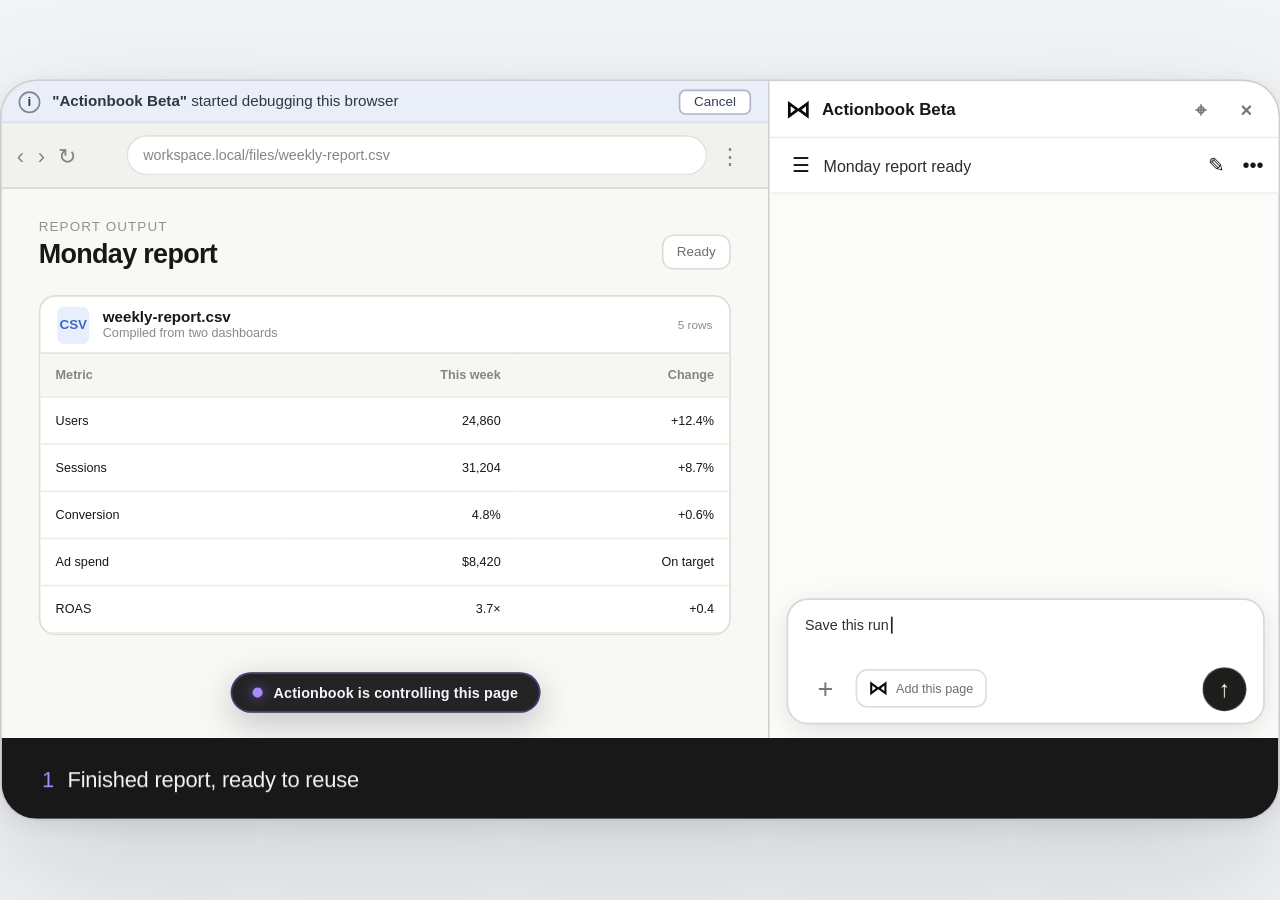
==== assets/weekly-report-motion.html @ cc838d8a "publish: homepage review v2" ====
<!doctype html>
<html lang="en">
<head>
<meta charset="utf-8">
<meta name="viewport" content="width=device-width, initial-scale=1">
<title>Actionbook Beta — Monday report Recipe rerun</title>
<style>
  :root {
    --canvas:#f3f4f6; --paper:#fbfbfa; --white:#fff; --ink:#171716;
    --muted:#777873; --soft:#f3f3f0; --line:#deded9; --green:#16845b;
    --violet:#7c3aed; --violet-soft:#f5f3ff;
  }
  * { box-sizing:border-box; }
  html,body { width:100%; height:100%; margin:0; overflow:hidden; }
  body {
    display:grid; place-items:center; background:var(--canvas);
    color:var(--ink); font-family:Geist,-apple-system,BlinkMacSystemFont,"Segoe UI",sans-serif;
    -webkit-font-smoothing:antialiased;
  }
  button { font:inherit; }
  .viewport { width:100vw; height:100vh; display:grid; place-items:center; overflow:hidden; }
  .stage {
    position:relative; width:760px; height:440px; overflow:hidden;
    border:1px solid rgba(20,20,18,.12); border-radius:22px;
    background:#e5e7eb; box-shadow:0 34px 90px rgba(15,23,42,.16),0 3px 12px rgba(15,23,42,.08);
    transform-origin:center;
  }
  .work-area { position:absolute; inset:0 0 48px 0; display:grid; grid-template-columns:456px 304px; }
  .browser { position:relative; min-width:0; overflow:hidden; background:#f6f6f3; border-right:1px solid #cfcfca; }
  .debug-banner {
    height:25px; display:flex; align-items:center; gap:7px; padding:0 10px;
    background:#e9eef9; border-bottom:1px solid #d8deea; color:#303744; font-size:9px;
  }
  .debug-banner .info {
    width:13px; height:13px; display:grid; place-items:center; border:1px solid #7e8796;
    border-radius:50%; font-size:8px; font-weight:700;
  }
  .debug-banner b { font-weight:650; }
  .debug-banner .cancel {
    margin-left:auto; border:1px solid #aeb6c5; border-radius:4px; background:#fff;
    padding:2px 8px; color:#354052; font-size:8px;
  }
  .browser-chrome {
    height:39px; display:grid; grid-template-columns:58px 1fr 20px; align-items:center; gap:7px;
    padding:0 9px; background:#f1f1ee; border-bottom:1px solid #d9d9d4;
  }
  .nav-icons { display:flex; gap:8px; align-items:center; color:#858680; font-size:13px; }
  .address {
    height:24px; display:flex; align-items:center; padding:0 10px; border-radius:12px;
    background:#fff; color:#858680; box-shadow:inset 0 0 0 1px #e2e2de; font-size:8.5px;
  }
  .browser-page { position:absolute; left:0; right:0; top:64px; bottom:0; overflow:hidden; background:#f8f8f5; }
  .page {
    position:absolute; inset:0; padding:18px 22px 26px; opacity:0; transform:translateY(8px);
    will-change:opacity,transform,filter;
  }
  .page.is-visible { pointer-events:auto; }
  .page-head { display:flex; align-items:flex-end; justify-content:space-between; margin-bottom:15px; }
  .eyebrow { color:#92938d; font-size:8px; letter-spacing:.08em; text-transform:uppercase; }
  .page-title { margin-top:3px; font-size:16px; font-weight:650; letter-spacing:-.025em; }
  .date-chip { padding:5px 8px; border:1px solid var(--line); border-radius:7px; background:#fff; color:#6f706b; font-size:8px; }
  .stat-grid { display:grid; grid-template-columns:repeat(3,1fr); gap:8px; }
  .stat-card { padding:10px; border:1px solid #e2e2de; border-radius:10px; background:#fff; }
  .stat-label { color:#8a8b85; font-size:7.5px; }
  .stat-value { margin-top:6px; font-size:16px; font-weight:650; letter-spacing:-.03em; font-variant-numeric:tabular-nums; }
  .delta { margin-top:2px; color:#2e956d; font-size:7px; }
  .chart-card { margin-top:10px; padding:11px; border:1px solid #e2e2de; border-radius:10px; background:#fff; }
  .chart-title { font-size:8.5px; font-weight:600; }
  .bars { height:95px; margin-top:8px; display:flex; align-items:flex-end; gap:8px; border-bottom:1px solid #e9e9e5; }
  .bar { flex:1; height:var(--h); border-radius:3px 3px 0 0; background:#222; transform-origin:bottom; }
  .bar.muted { background:#b8c0cd; }
  .ads-rows { margin-top:10px; display:grid; gap:7px; }
  .ad-row { display:grid; grid-template-columns:76px 1fr 28px; align-items:center; gap:8px; color:#64655f; font-size:7.5px; }
  .track { height:7px; border-radius:4px; background:#eeeee9; overflow:hidden; }
  .fill { width:var(--w); height:100%; border-radius:inherit; background:#242424; transform-origin:left; }
  .csv-shell { border:1px solid #deded9; border-radius:10px; overflow:hidden; background:#fff; }
  .csv-toolbar { height:34px; display:flex; align-items:center; gap:8px; padding:0 10px; border-bottom:1px solid #e1e1dd; }
  .csv-icon { width:19px; height:22px; display:grid; place-items:center; border-radius:4px; background:#e8eefc; color:#4168c6; font-size:8px; font-weight:750; }
  .csv-name { font-size:9px; font-weight:650; }
  .csv-meta { margin-left:auto; color:#8b8c86; font-size:7px; }
  table { width:100%; border-collapse:collapse; font-size:7.5px; }
  th,td { height:28px; padding:0 9px; text-align:left; border-bottom:1px solid #ecece8; font-variant-numeric:tabular-nums; }
  th { height:25px; background:#f6f6f3; color:#858680; font-weight:550; }
  td:nth-child(n+2),th:nth-child(n+2) { text-align:right; }
  .csv-row { opacity:0; transform:translateY(6px); }
  .control-pill {
    position:absolute; z-index:9; left:50%; bottom:15px; transform:translateX(-50%);
    display:flex; align-items:center; gap:7px; padding:7px 13px; border-radius:999px;
    background:rgba(23,23,23,.94); color:#f5f3ff; font-size:8.5px; font-weight:650;
    letter-spacing:.01em; white-space:nowrap; box-shadow:0 6px 20px rgba(15,23,42,.24),inset 0 0 0 1px rgba(139,92,246,.42);
  }
  .control-dot { width:6px; height:6px; border-radius:50%; background:#a78bfa; box-shadow:0 0 7px rgba(139,92,246,.78); }

  .panel { position:relative; overflow:hidden; background:var(--paper); }
  .panel-brand {
    height:34px; display:flex; align-items:center; gap:7px; padding:0 10px;
    border-bottom:1px solid #ecece8; background:#fff; font-size:10px; font-weight:650;
  }
  .brand-mark { width:14px; height:14px; object-fit:contain; }
  .panel-brand .actions { margin-left:auto; display:flex; align-items:center; gap:5px; color:#777873; }
  .icon-btn { width:22px; height:22px; display:grid; place-items:center; border:0; border-radius:6px; background:transparent; color:inherit; font-size:12px; padding:0; }
  .taskbar {
    height:33px; display:grid; grid-template-columns:22px minmax(0,1fr) 20px 20px; align-items:center; gap:2px;
    padding:0 8px; border-bottom:1px solid #efefeb; background:#fff; font-size:9.5px;
  }
  .task-title { overflow:hidden; text-overflow:ellipsis; white-space:nowrap; color:#2d2d2b; }
  .transcript { position:absolute; left:0; right:0; top:67px; bottom:123px; overflow:hidden; padding:6px 12px 3px; }
  .thread { position:relative; }
  .log-entry {
    position:relative; display:grid; grid-template-columns:18px 1fr; gap:7px; min-height:27px;
    opacity:0; transform:translateY(7px);
  }
  .log-entry:not(:last-child)::after {
    content:""; position:absolute; left:8.5px; top:17px; bottom:-1px; width:1px; background:#deded9;
  }
  .log-icon {
    position:relative; z-index:1; width:17px; height:17px; display:grid; place-items:center;
    border:1px solid #d8d8d3; border-radius:50%; background:#fbfbfa; color:#6f706b; font-size:8px;
  }
  .log-copy { padding-top:0; font-size:7.5px; line-height:1.25; }
  .log-copy b { color:#292a27; font-weight:650; }
  .log-copy span { color:#8a8b85; }
  .assistant-message {
    margin:1px 0 5px 25px; color:#40413e; font-size:8px; line-height:1.32;
    opacity:0; transform:translateY(7px);
  }
  .artifact {
    margin-left:25px; display:grid; grid-template-columns:34px 1fr 47px; align-items:center; gap:9px;
    min-height:49px; padding:6px 7px; border:1px solid #deded9; border-radius:10px; background:#fff;
    opacity:0; transform:translateY(9px); box-shadow:0 1px 2px rgba(0,0,0,.02);
  }
  .doc-icon { position:relative; width:27px; height:31px; padding:7px 5px; border:1px solid #cfd8ee; border-radius:6px; background:#edf2ff; }
  .doc-icon::before,.doc-icon::after { content:""; display:block; height:2px; margin-bottom:4px; border-radius:2px; background:#7f98d3; }
  .doc-icon::after { width:65%; }
  .file-title { font-size:8.5px; font-weight:700; }
  .file-type { margin-top:2px; color:#898a84; font-size:7.5px; }
  .preview-btn { padding:5px 7px; border:1px solid #d7d7d2; border-radius:6px; background:#fff; color:#373835; font-size:7.5px; font-weight:600; }
  .reply-actions {
    margin:3px 0 0 25px; display:flex; align-items:center; gap:7px; color:#a2a39d;
    opacity:0; transform:translateY(5px);
  }
  .copy-icon { width:12px; height:12px; position:relative; }
  .copy-icon::before,.copy-icon::after { content:""; position:absolute; width:7px; height:8px; border:1px solid currentColor; border-radius:2px; }
  .copy-icon::before { left:1px; top:1px; } .copy-icon::after { left:4px; top:4px; background:#fbfbfa; }
  .stars { display:flex; gap:2px; font-size:11px; line-height:1; letter-spacing:-1px; }
  .progress {
    position:absolute; left:10px; right:10px; bottom:88px; height:31px; display:grid;
    grid-template-columns:18px minmax(0,1fr) 27px 15px; align-items:center; gap:6px;
    padding:0 9px; border:1px solid #dcdcd7; border-radius:10px; background:#fff;
    box-shadow:0 4px 15px rgba(0,0,0,.06); opacity:0; transform:translateY(6px);
  }
  .progress-check { width:16px; height:16px; display:grid; place-items:center; border-radius:50%; background:#e8f7ef; color:var(--green); font-size:10px; font-weight:800; }
  .progress-summary { overflow:hidden; text-overflow:ellipsis; white-space:nowrap; font-size:8px; color:#3f403c; }
  .progress-count { color:#888983; font-size:7.5px; font-variant-numeric:tabular-nums; }
  .progress-chevron { color:#8d8e88; font-size:11px; }
  .composer {
    position:absolute; left:10px; right:10px; bottom:8px; height:75px; padding:10px 10px 8px;
    border:1px solid #d8d8d3; border-radius:13px; background:#fff;
    box-shadow:0 4px 16px rgba(0,0,0,.10);
  }
  .composer-text { height:29px; color:#8b8c86; font-size:8.5px; line-height:1.35; }
  .composer-text.typing { color:#30312e; }
  .caret { display:inline-block; width:1px; height:10px; margin-left:1px; vertical-align:-2px; background:#222; opacity:0; }
  .composer-tools { display:flex; align-items:center; height:27px; gap:6px; }
  .plus-btn { width:24px; height:24px; display:grid; place-items:center; border:0; border-radius:50%; background:transparent; color:#777873; font-size:16px; }
  .page-chip {
    display:flex; align-items:center; gap:5px; height:23px; padding:0 7px; border:1px solid #dfdfda;
    border-radius:7px; color:#6f706b; font-size:7.5px; white-space:nowrap;
  }
  .page-chip img { width:11px; height:11px; }
  .send-btn {
    margin-left:auto; width:26px; height:26px; display:grid; place-items:center; border:0;
    border-radius:50%; background:#1d1d1b; color:#fff; font-size:14px; line-height:1;
    opacity:.32; transform:scale(.96);
  }
  .send-btn.active { opacity:1; }
  .transcript .thread { height:100%; }
  .recipe-flow-card {
    position:absolute; left:0; right:0; top:0; padding:10px;
    border:1px solid #dcdcd7; border-radius:11px; background:#fff;
    box-shadow:0 1px 2px rgba(0,0,0,.02); opacity:0; transform:translateY(8px);
  }
  .recipe-label { color:#242424; font-size:8px; font-weight:650; }
  .recipe-flow-card h3 { margin:8px 0 0; font-size:9.5px; line-height:1.35; }
  .recipe-section { margin-top:9px; }
  .recipe-section-title { margin-bottom:4px; color:#858680; font-size:7px; }
  .recipe-copy { color:#494a46; font-size:7.5px; line-height:1.45; }
  .recipe-option { padding:6px 7px; border:1px solid #e2e2de; border-radius:7px; color:#4e4f4a; font-size:7px; }
  .recipe-check { display:flex; gap:5px; margin-top:4px; color:#4e4f4a; font-size:7px; }
  .recipe-check i { color:var(--violet); font-style:normal; }
  .recipe-actions { display:flex; gap:5px; margin-top:9px; }
  .recipe-primary,.recipe-secondary { height:23px; padding:0 8px; border-radius:6px; font-size:7px; font-weight:650; }
  .recipe-primary { border:1px solid #222; background:#222; color:#fff; }
  .recipe-secondary { border:1px solid #d8d8d3; background:#fff; color:#555650; }
  .recipe-badge {
    margin-left:auto; padding:3px 6px; border:1px solid rgba(124,58,237,.2);
    border-radius:999px; background:var(--violet-soft); color:var(--violet); font-size:6.5px;
  }
  .recipe-title-row { display:flex; align-items:center; }
  .recipe-steps { display:grid; gap:5px; margin-top:8px; }
  .recipe-step { display:grid; grid-template-columns:16px 1fr; gap:6px; align-items:center; color:#52534e; font-size:7px; }
  .recipe-step span:first-child { width:16px; height:16px; display:grid; place-items:center; border:1px solid #deded9; border-radius:50%; color:#858680; }
  #rerun-log { position:absolute; left:0; right:0; top:0; }
  .run-flash { position:absolute; inset:0; z-index:8; pointer-events:none; background:#fff; opacity:0; }
  .caption-strip {
    position:absolute; left:0; right:0; bottom:0; height:48px; display:flex; align-items:center;
    padding:0 24px; background:#171817; color:#f4f3ee; overflow:hidden;
  }
  .caption { position:absolute; left:24px; right:24px; font-size:13px; font-weight:520; letter-spacing:-.01em; opacity:0; transform:translateY(5px); }
  .caption .num { color:#a78bfa; margin-right:8px; font-variant-numeric:tabular-nums; }
  .motion { will-change:opacity,transform; }
  @media (prefers-reduced-motion:reduce) { .caret { display:none; } }
</style>
</head>
<body>
<div class="viewport">
  <main class="stage" id="stage" aria-label="Actionbook turns a Monday report into a reusable Recipe and runs it again">
    <section class="work-area">
      <div class="browser">
        <div class="debug-banner">
          <span class="info">i</span>
          <span><b>"Actionbook Beta"</b> started debugging this browser</span>
          <button class="cancel">Cancel</button>
        </div>
        <div class="browser-chrome">
          <div class="nav-icons"><span>‹</span><span>›</span><span>↻</span></div>
          <div class="address" id="address">workspace.local/overview</div>
          <div class="nav-icons">⋮</div>
        </div>
        <div class="browser-page">
          <section class="page motion" id="overview">
            <div class="page-head">
              <div><div class="eyebrow">Workspace</div><div class="page-title">Overview</div></div>
              <div class="date-chip">This week</div>
            </div>
            <div class="stat-grid">
              <div class="stat-card"><div class="stat-label">Visitors</div><div class="stat-value">—</div><div class="delta">Ready to connect</div></div>
              <div class="stat-card"><div class="stat-label">Campaigns</div><div class="stat-value">—</div><div class="delta">Ready to connect</div></div>
              <div class="stat-card"><div class="stat-label">Reports</div><div class="stat-value">4</div><div class="delta">Updated Monday</div></div>
            </div>
            <div class="chart-card"><div class="chart-title">Weekly snapshot</div><div class="bars">
              <div class="bar muted" style="--h:42%"></div><div class="bar muted" style="--h:55%"></div><div class="bar muted" style="--h:48%"></div><div class="bar muted" style="--h:68%"></div><div class="bar muted" style="--h:60%"></div><div class="bar muted" style="--h:76%"></div><div class="bar muted" style="--h:71%"></div>
            </div></div>
          </section>
          <section class="page motion" id="analytics">
            <div class="page-head">
              <div><div class="eyebrow">Analytics</div><div class="page-title">Last 7 days</div></div>
              <div class="date-chip">Jun 15 – Jun 21</div>
            </div>
            <div class="stat-grid">
              <div class="stat-card"><div class="stat-label">Users</div><div class="stat-value">24,860</div><div class="delta">↑ 12.4%</div></div>
              <div class="stat-card"><div class="stat-label">Sessions</div><div class="stat-value">31,204</div><div class="delta">↑ 8.7%</div></div>
              <div class="stat-card"><div class="stat-label">Conversion</div><div class="stat-value">4.8%</div><div class="delta">↑ 0.6%</div></div>
            </div>
            <div class="chart-card"><div class="chart-title">Daily users</div><div class="bars">
              <div class="bar" style="--h:42%"></div><div class="bar" style="--h:55%"></div><div class="bar" style="--h:48%"></div><div class="bar" style="--h:68%"></div><div class="bar" style="--h:60%"></div><div class="bar" style="--h:86%"></div><div class="bar" style="--h:74%"></div>
            </div></div>
          </section>
          <section class="page motion" id="ads">
            <div class="page-head">
              <div><div class="eyebrow">Ads Manager</div><div class="page-title">Campaigns</div></div>
              <div class="date-chip">Last 7 days</div>
            </div>
            <div class="stat-grid">
              <div class="stat-card"><div class="stat-label">Spend</div><div class="stat-value">$8,420</div><div class="delta">On target</div></div>
              <div class="stat-card"><div class="stat-label">Clicks</div><div class="stat-value">6,940</div><div class="delta">↑ 9.1%</div></div>
              <div class="stat-card"><div class="stat-label">ROAS</div><div class="stat-value">3.7×</div><div class="delta">↑ 0.4</div></div>
            </div>
            <div class="chart-card"><div class="chart-title">Campaign spend</div><div class="ads-rows">
              <div class="ad-row"><span>Brand search</span><div class="track"><div class="fill" style="--w:84%"></div></div><span>$3.4k</span></div>
              <div class="ad-row"><span>Retargeting</span><div class="track"><div class="fill" style="--w:63%"></div></div><span>$2.2k</span></div>
              <div class="ad-row"><span>New markets</span><div class="track"><div class="fill" style="--w:51%"></div></div><span>$1.7k</span></div>
              <div class="ad-row"><span>Creative test</span><div class="track"><div class="fill" style="--w:35%"></div></div><span>$1.1k</span></div>
            </div></div>
          </section>
          <section class="page motion" id="csv">
            <div class="page-head">
              <div><div class="eyebrow">Report output</div><div class="page-title">Monday report</div></div>
              <div class="date-chip">Ready</div>
            </div>
            <div class="csv-shell">
              <div class="csv-toolbar"><div class="csv-icon">CSV</div><div><div class="csv-name">weekly-report.csv</div><div class="stat-label">Compiled from two dashboards</div></div><div class="csv-meta">5 rows</div></div>
              <table>
                <thead><tr><th>Metric</th><th>This week</th><th>Change</th></tr></thead>
                <tbody>
                  <tr class="csv-row"><td>Users</td><td>24,860</td><td>+12.4%</td></tr>
                  <tr class="csv-row"><td>Sessions</td><td>31,204</td><td>+8.7%</td></tr>
                  <tr class="csv-row"><td>Conversion</td><td>4.8%</td><td>+0.6%</td></tr>
                  <tr class="csv-row"><td>Ad spend</td><td>$8,420</td><td>On target</td></tr>
                  <tr class="csv-row"><td>ROAS</td><td>3.7×</td><td>+0.4</td></tr>
                </tbody>
              </table>
            </div>
          </section>
          <div class="control-pill"><span class="control-dot"></span><span>Actionbook is controlling this page</span></div>
        </div>
        <div class="run-flash" id="run-flash"></div>
      </div>

      <aside class="panel">
        <header class="panel-brand">
          <img class="brand-mark" alt="" src="[data-uri]">
          <span>Actionbook Beta</span>
          <span class="actions"><button class="icon-btn" aria-label="Pin">⌖</button><button class="icon-btn" aria-label="Close">×</button></span>
        </header>
        <div class="taskbar">
          <button class="icon-btn" aria-label="Menu">☰</button>
          <div class="task-title" id="task-title">New task</div>
          <button class="icon-btn" aria-label="Rename">✎</button>
          <button class="icon-btn" aria-label="More">•••</button>
        </div>
        <div class="transcript">
          <div class="thread">
            <div class="recipe-flow-card motion" id="plan-card">
              <div class="recipe-label">Plan your Recipe</div>
              <h3>Weekly analytics report</h3>
              <div class="recipe-section"><div class="recipe-section-title">What it does</div><div class="recipe-copy">Collects weekly analytics and ads metrics, then prepares the Monday report.</div></div>
              <div class="recipe-section"><div class="recipe-section-title">Run options</div><div class="recipe-option">This week → {reporting period}</div></div>
              <div class="recipe-section"><div class="recipe-section-title">Learned from this task</div><div class="recipe-check"><i>✓</i><span>Use the same metrics and report format</span></div></div>
              <div class="recipe-actions"><button class="recipe-primary">Confirm &amp; Create</button><button class="recipe-secondary">Adjust Plan</button></div>
            </div>
            <div class="recipe-flow-card motion" id="saved-card">
              <div class="recipe-title-row"><div class="recipe-label">Recipe</div><div class="recipe-badge">Published</div></div>
              <h3>Weekly analytics report</h3>
              <div class="recipe-copy" style="margin-top:4px">Collect weekly metrics and prepare the Monday report.</div>
              <div class="recipe-steps">
                <div class="recipe-step"><span>1</span><span>Open analytics dashboard</span></div>
                <div class="recipe-step"><span>2</span><span>Collect campaign metrics</span></div>
                <div class="recipe-step"><span>3</span><span>Prepare weekly report</span></div>
              </div>
              <div class="recipe-actions"><button class="recipe-primary" id="use-recipe">↗&nbsp; Use this recipe</button></div>
            </div>
            <div class="log-entry motion" id="rerun-log"><span class="log-icon">↗</span><div class="log-copy"><b>Navigated</b><br><span>Opened this week's analytics</span></div></div>
          </div>
        </div>
        <div class="progress motion" id="progress">
          <div class="progress-check">✓</div><div class="progress-summary" id="progress-summary">Open analytics dashboard</div><div class="progress-count" id="progress-count">1 / 3</div><div class="progress-chevron">⌄</div>
        </div>
        <div class="composer motion" id="composer">
          <div class="composer-text" id="composer-text">Write a message…<span class="caret" id="caret"></span></div>
          <div class="composer-tools">
            <button class="plus-btn">+</button>
            <div class="page-chip"><img alt="" src="[data-uri]"><span>Add this page</span></div>
            <button class="send-btn" id="send-btn">↑</button>
          </div>
        </div>
      </aside>
    </section>
    <footer class="caption-strip">
      <div class="caption motion"><span class="num">1</span>Finished report, ready to reuse</div>
      <div class="caption motion"><span class="num">2</span>Review what it learned</div>
      <div class="caption motion"><span class="num">3</span>Confirm once, reuse the workflow</div>
      <div class="caption motion"><span class="num">4</span>Run it again in one click</div>
    </footer>
  </main>
</div>
<script>
(function(){
  "use strict";
  var DURATION=12;
  var prompt="Save this run as a Recipe.";
  var stage=document.getElementById("stage");
  var report=document.getElementById("csv");
  var rerun=document.getElementById("analytics");
  var overview=document.getElementById("overview");
  var ads=document.getElementById("ads");
  var captions=Array.prototype.slice.call(document.querySelectorAll(".caption"));
  var rows=Array.prototype.slice.call(document.querySelectorAll(".csv-row"));
  var composerText=document.getElementById("composer-text");
  var caret=document.getElementById("caret");
  var sendBtn=document.getElementById("send-btn");
  var taskTitle=document.getElementById("task-title");
  var progress=document.getElementById("progress");
  var progressSummary=document.getElementById("progress-summary");
  var progressCount=document.getElementById("progress-count");
  var address=document.getElementById("address");
  var plan=document.getElementById("plan-card");
  var saved=document.getElementById("saved-card");
  var useRecipe=document.getElementById("use-recipe");
  var rerunLog=document.getElementById("rerun-log");
  var runFlash=document.getElementById("run-flash");
  function clamp(v,a,b){return Math.max(a,Math.min(b,v));}
  function range(t,a,b){return clamp((t-a)/(b-a),0,1);}
  function expo(t){return t===1?1:1-Math.pow(2,-10*t);}
  function show(el,p,y){el.style.opacity=p.toFixed(3);el.style.transform="translateY("+((1-p)*y).toFixed(2)+"px)";}
  function render(t){
    t=clamp(t,0,DURATION-.001);
    overview.style.opacity=0;
    ads.style.opacity=0;
    for(var c=0;c<captions.length;c++){
      var local=t-c*3;
      var cp=local>=0&&local<3?Math.min(range(local,0,.18),1-range(local,2.82,3)):0;
      show(captions[c],cp,5);
    }
    var typed=range(t,.35,1.72);
    if(t<2.05){
      var count=Math.floor(prompt.length*typed);
      composerText.className="composer-text typing";
      composerText.firstChild.nodeValue=prompt.slice(0,count);
      caret.style.opacity=(t>.35&&Math.floor(t*4)%2===0)?1:0;
      sendBtn.classList.toggle("active",count>0);
      sendBtn.style.transform="scale("+(count>0?1:.96)+")";
    } else {
      composerText.className="composer-text";
      composerText.firstChild.nodeValue="Write a message…";
      caret.style.opacity=0;
      sendBtn.classList.remove("active");
      sendBtn.style.transform="scale(.96)";
    }
    taskTitle.textContent=t<1.95?"Monday report ready":(t<9.55?"Create a weekly report Recipe":"Run Weekly analytics report");
    var planIn=range(t,3.06,3.42);
    var planOut=1-range(t,6.14,6.48);
    show(plan,Math.min(planIn,planOut),8);
    var savedIn=range(t,6.28,6.68);
    var savedOut=1-range(t,9.35,9.62);
    show(saved,Math.min(savedIn,savedOut),8);
    useRecipe.style.boxShadow=t>8.15&&t<9.5?"0 0 0 3px rgba(124,58,237,.16)":"none";
    var run=range(t,9.48,9.78);
    report.style.opacity=(1-run).toFixed(3);
    report.style.transform="translateY("+(-4*run).toFixed(2)+"px)";
    report.style.filter="none";
    rerun.style.opacity=run.toFixed(3);
    rerun.style.transform="translateY("+((1-expo(run))*8).toFixed(2)+"px)";
    rerun.style.filter="none";
    address.textContent=t<9.55?"workspace.local/files/weekly-report.csv":"workspace.local/analytics/this-week";
    runFlash.style.opacity=t>9.42&&t<9.68?(Math.sin(range(t,9.42,9.68)*Math.PI)*.42).toFixed(3):0;
    show(rerunLog,range(t,9.72,10.08),7);
    show(progress,t<9.62?0:range(t,9.66,9.94),6);
    progressSummary.textContent="Running Weekly analytics report";
    progressCount.textContent="1 / 3";
    for(var r=0;r<rows.length;r++){
      rows[r].style.opacity=1;
      rows[r].style.transform="none";
    }
  }
  function fit(){
    var scale=Math.min(window.innerWidth/760,window.innerHeight/440,1.7);
    stage.style.position="absolute";
    stage.style.left="50%";
    stage.style.top="50%";
    stage.style.transform="translate(-50%,-50%) scale("+scale+")";
  }
  window.addEventListener("resize",fit);fit();
  var reduced=window.matchMedia("(prefers-reduced-motion: reduce)").matches;
  var time=reduced?DURATION-.35:0,playing=false,lastTick=null;
  function tick(now){
    if(lastTick===null){
      lastTick=now;window.__ready=true;render(0);requestAnimationFrame(tick);return;
    }
    var dt=(now-lastTick)/1000;lastTick=now;
    if(playing){
      time+=dt;
      if(time>=DURATION){
        time=window.__recording?DURATION-.001:0;
      }
      render(time);
    }
    requestAnimationFrame(tick);
  }
  window.__seek=function(t){time=clamp(Number(t)||0,0,DURATION-.001);lastTick=performance.now();render(time);};
  window.__playing=false;
  window.__pause=function(){playing=false;window.__playing=false;document.body.dataset.playing="false";};
  window.__play=function(){
    if(reduced){render(DURATION-.35);return;}
    playing=true;window.__playing=true;document.body.dataset.playing="true";lastTick=null;
  };
  window.__motionDuration=DURATION;
  window.__reducedMotion=reduced;
  window.addEventListener("message",function(event){
    if(event.data==="actionbook:pause") window.__pause();
    if(event.data==="actionbook:play") window.__play();
  });
  document.fonts.ready.then(function(){
    render(time);
    playing=!reduced;
    window.__playing=playing;
    document.body.dataset.playing=String(playing);
    document.body.dataset.reducedMotion=String(reduced);
    requestAnimationFrame(tick);
  });
})();
</script>
</body>
</html>
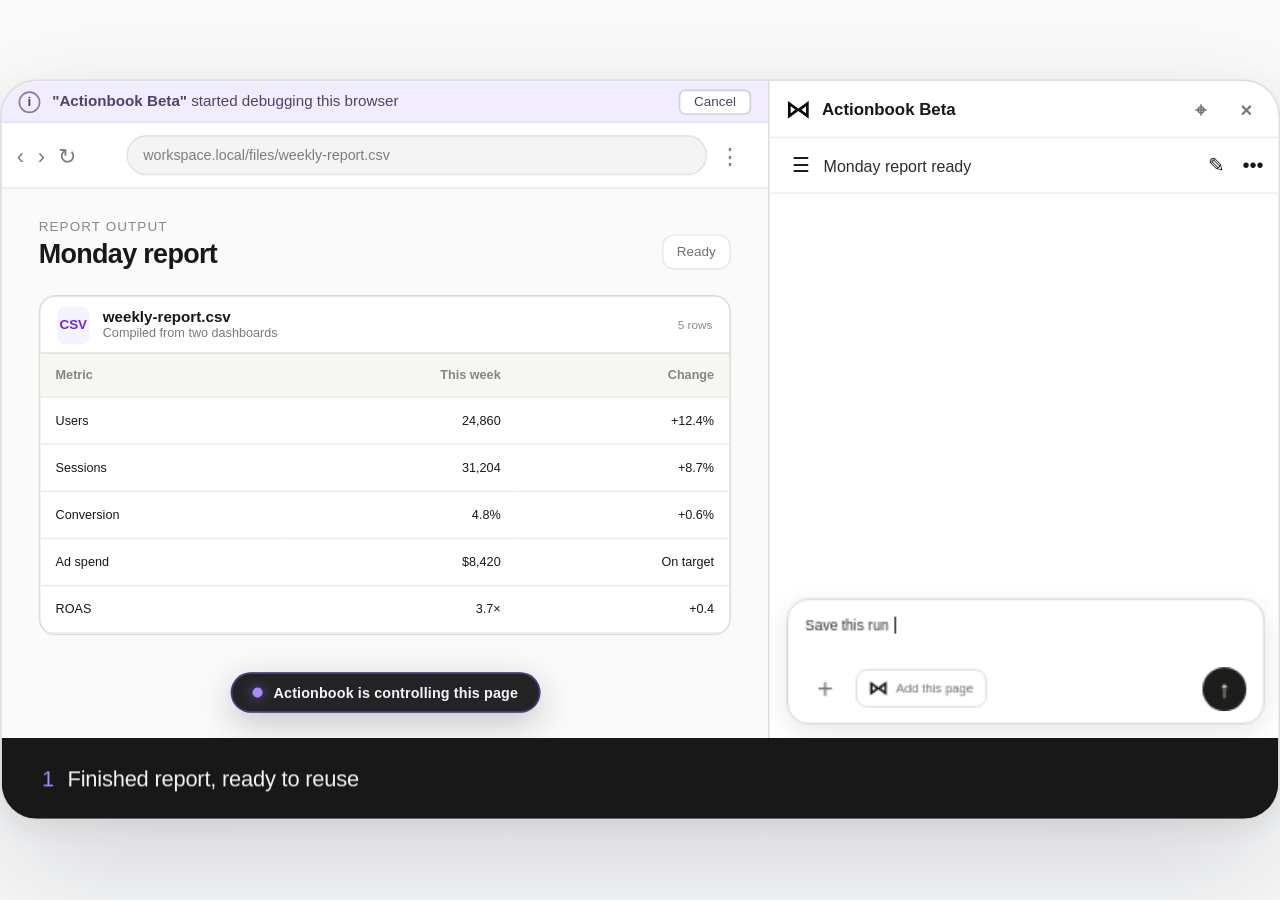
==== commit a34dd6b6: "fix: align Monday report motion palette" ====
--- a/assets/weekly-report-motion.html
+++ b/assets/weekly-report-motion.html
@@ -6,8 +6,9 @@
 <title>Actionbook Beta — Monday report Recipe rerun</title>
 <style>
   :root {
-    --canvas:#f3f4f6; --paper:#fbfbfa; --white:#fff; --ink:#171716;
-    --muted:#777873; --soft:#f3f3f0; --line:#deded9; --green:#16845b;
+    color-scheme:light;
+    --canvas:#fafafa; --paper:#ffffff; --white:#fff; --ink:#18181b;
+    --muted:#71717a; --soft:#f4f4f5; --line:rgba(24,24,27,.09); --green:#16845b;
     --violet:#7c3aed; --violet-soft:#f5f3ff;
   }
   * { box-sizing:border-box; }
@@ -21,61 +22,61 @@
   .viewport { width:100vw; height:100vh; display:grid; place-items:center; overflow:hidden; }
   .stage {
     position:relative; width:760px; height:440px; overflow:hidden;
-    border:1px solid rgba(20,20,18,.12); border-radius:22px;
-    background:#e5e7eb; box-shadow:0 34px 90px rgba(15,23,42,.16),0 3px 12px rgba(15,23,42,.08);
+    border:1px solid rgba(24,24,27,.10); border-radius:22px;
+    background:#f5f5f4; box-shadow:0 32px 80px rgba(15,23,42,.15),0 4px 14px rgba(15,23,42,.07);
     transform-origin:center;
   }
   .work-area { position:absolute; inset:0 0 48px 0; display:grid; grid-template-columns:456px 304px; }
-  .browser { position:relative; min-width:0; overflow:hidden; background:#f6f6f3; border-right:1px solid #cfcfca; }
+  .browser { position:relative; min-width:0; overflow:hidden; background:#f7f7f5; border-right:1px solid rgba(24,24,27,.12); }
   .debug-banner {
     height:25px; display:flex; align-items:center; gap:7px; padding:0 10px;
-    background:#e9eef9; border-bottom:1px solid #d8deea; color:#303744; font-size:9px;
+    background:#f1edff; border-bottom:1px solid #e5defd; color:#504268; font-size:9px;
   }
   .debug-banner .info {
-    width:13px; height:13px; display:grid; place-items:center; border:1px solid #7e8796;
+    width:13px; height:13px; display:grid; place-items:center; border:1px solid #8b7ca5;
     border-radius:50%; font-size:8px; font-weight:700;
   }
   .debug-banner b { font-weight:650; }
   .debug-banner .cancel {
-    margin-left:auto; border:1px solid #aeb6c5; border-radius:4px; background:#fff;
-    padding:2px 8px; color:#354052; font-size:8px;
+    margin-left:auto; border:1px solid rgba(80,66,104,.24); border-radius:4px; background:#fff;
+    padding:2px 8px; color:#504268; font-size:8px;
   }
   .browser-chrome {
     height:39px; display:grid; grid-template-columns:58px 1fr 20px; align-items:center; gap:7px;
-    padding:0 9px; background:#f1f1ee; border-bottom:1px solid #d9d9d4;
-  }
-  .nav-icons { display:flex; gap:8px; align-items:center; color:#858680; font-size:13px; }
+    padding:0 9px; background:#fff; border-bottom:1px solid var(--line);
+  }
+  .nav-icons { display:flex; gap:8px; align-items:center; color:#7a7d82; font-size:13px; }
   .address {
     height:24px; display:flex; align-items:center; padding:0 10px; border-radius:12px;
-    background:#fff; color:#858680; box-shadow:inset 0 0 0 1px #e2e2de; font-size:8.5px;
-  }
-  .browser-page { position:absolute; left:0; right:0; top:64px; bottom:0; overflow:hidden; background:#f8f8f5; }
+    background:#f4f4f5; color:#7a7d82; box-shadow:inset 0 0 0 1px rgba(24,24,27,.07); font-size:8.5px;
+  }
+  .browser-page { position:absolute; left:0; right:0; top:64px; bottom:0; overflow:hidden; background:#fafafa; }
   .page {
     position:absolute; inset:0; padding:18px 22px 26px; opacity:0; transform:translateY(8px);
     will-change:opacity,transform,filter;
   }
   .page.is-visible { pointer-events:auto; }
   .page-head { display:flex; align-items:flex-end; justify-content:space-between; margin-bottom:15px; }
-  .eyebrow { color:#92938d; font-size:8px; letter-spacing:.08em; text-transform:uppercase; }
+  .eyebrow { color:#85888d; font-size:8px; letter-spacing:.08em; text-transform:uppercase; }
   .page-title { margin-top:3px; font-size:16px; font-weight:650; letter-spacing:-.025em; }
-  .date-chip { padding:5px 8px; border:1px solid var(--line); border-radius:7px; background:#fff; color:#6f706b; font-size:8px; }
+  .date-chip { padding:5px 8px; border:1px solid var(--line); border-radius:7px; background:#fff; color:#6f7277; font-size:8px; }
   .stat-grid { display:grid; grid-template-columns:repeat(3,1fr); gap:8px; }
-  .stat-card { padding:10px; border:1px solid #e2e2de; border-radius:10px; background:#fff; }
-  .stat-label { color:#8a8b85; font-size:7.5px; }
+  .stat-card { padding:10px; border:1px solid #e4e4e7; border-radius:10px; background:#fff; }
+  .stat-label { color:#777a7f; font-size:7.5px; }
   .stat-value { margin-top:6px; font-size:16px; font-weight:650; letter-spacing:-.03em; font-variant-numeric:tabular-nums; }
   .delta { margin-top:2px; color:#2e956d; font-size:7px; }
-  .chart-card { margin-top:10px; padding:11px; border:1px solid #e2e2de; border-radius:10px; background:#fff; }
+  .chart-card { margin-top:10px; padding:11px; border:1px solid #e4e4e7; border-radius:10px; background:#fff; }
   .chart-title { font-size:8.5px; font-weight:600; }
   .bars { height:95px; margin-top:8px; display:flex; align-items:flex-end; gap:8px; border-bottom:1px solid #e9e9e5; }
   .bar { flex:1; height:var(--h); border-radius:3px 3px 0 0; background:#222; transform-origin:bottom; }
-  .bar.muted { background:#b8c0cd; }
+  .bar.muted { background:#d4d4d8; }
   .ads-rows { margin-top:10px; display:grid; gap:7px; }
   .ad-row { display:grid; grid-template-columns:76px 1fr 28px; align-items:center; gap:8px; color:#64655f; font-size:7.5px; }
-  .track { height:7px; border-radius:4px; background:#eeeee9; overflow:hidden; }
+  .track { height:7px; border-radius:4px; background:#ececef; overflow:hidden; }
   .fill { width:var(--w); height:100%; border-radius:inherit; background:#242424; transform-origin:left; }
   .csv-shell { border:1px solid #deded9; border-radius:10px; overflow:hidden; background:#fff; }
   .csv-toolbar { height:34px; display:flex; align-items:center; gap:8px; padding:0 10px; border-bottom:1px solid #e1e1dd; }
-  .csv-icon { width:19px; height:22px; display:grid; place-items:center; border-radius:4px; background:#e8eefc; color:#4168c6; font-size:8px; font-weight:750; }
+  .csv-icon { width:19px; height:22px; display:grid; place-items:center; border-radius:4px; background:#f5f3ff; color:#6d28d9; font-size:8px; font-weight:750; }
   .csv-name { font-size:9px; font-weight:650; }
   .csv-meta { margin-left:auto; color:#8b8c86; font-size:7px; }
   table { width:100%; border-collapse:collapse; font-size:7.5px; }
@@ -129,8 +130,8 @@
     min-height:49px; padding:6px 7px; border:1px solid #deded9; border-radius:10px; background:#fff;
     opacity:0; transform:translateY(9px); box-shadow:0 1px 2px rgba(0,0,0,.02);
   }
-  .doc-icon { position:relative; width:27px; height:31px; padding:7px 5px; border:1px solid #cfd8ee; border-radius:6px; background:#edf2ff; }
-  .doc-icon::before,.doc-icon::after { content:""; display:block; height:2px; margin-bottom:4px; border-radius:2px; background:#7f98d3; }
+  .doc-icon { position:relative; width:27px; height:31px; padding:7px 5px; border:1px solid #ddd6fe; border-radius:6px; background:#f5f3ff; }
+  .doc-icon::before,.doc-icon::after { content:""; display:block; height:2px; margin-bottom:4px; border-radius:2px; background:#8b5cf6; }
   .doc-icon::after { width:65%; }
   .file-title { font-size:8.5px; font-weight:700; }
   .file-type { margin-top:2px; color:#898a84; font-size:7.5px; }
